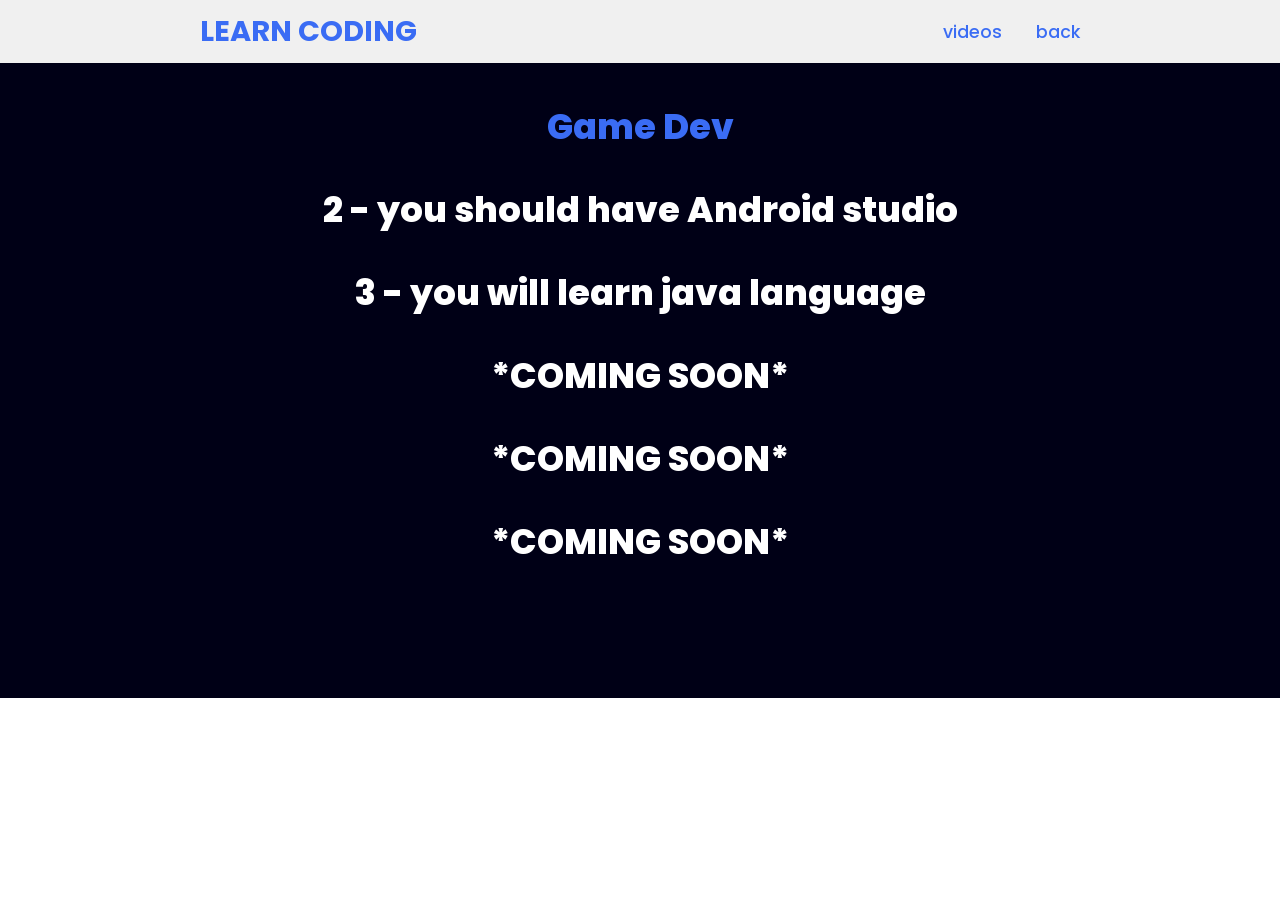
==== Android-Dev.html @ 2bba1afe "^_^" ====
<!DOCTYPE html>
<html lang="en">
  <head>
    <meta charset="UTF-8" />
    <meta http-equiv="X-UA-Compatible" content="IE=edge" />
    <meta name="viewport" content="width=device-width, initial-scale=1.0" />
    <title>Web Dev</title>
    <link rel="stylesheet" href="./Android-style.css" />
    <link rel="icon" href="picture/logo.png" />
  </head>
  <body>
    <header>
      <a href="#" class="logo">LEARN CODING</a>
      <nav class="navigation">
        <a href="#videos">videos</a>
        <a href="./index.html">back</a>
      </nav>
    </header>

    <section class="projects" id="videos">
      <h2 class="title">Game Dev</h2>
      <h3 class="title2">2 - you should have Android studio</h3>
      <h3 class="title2">3 - you will learn java language</h3>
      <h3 class="title2">*COMING SOON*</h3>
      <h3 class="title2">*COMING SOON*</h3>
      <h3 class="title2">*COMING SOON*</h3>
    </section>
  </body>
</html>
---- Android-style.css ----
@import url("https://fonts.googleapis.com/css2?family=Poppins:ital,wght@0,100;0,200;0,300;0,400;0,500;0,600;0,700;0,800;0,900;1,100;1,200;1,300;1,400;1,500;1,600;1,700;1,800;1,900&display=swap");

* {
  font-family: "Poppins", sans-serif;
  margin: 0;
  padding: 0;
  box-sizing: border-box;
  scroll-behavior: smooth;
}

header {
  background-color: #f0f0f0;
  width: 100%;
  position: fixed;
  z-index: 999;
  display: flex;
  justify-content: space-between;
  align-items: center;
  padding: 10px 200px;
}
/* width */
::-webkit-scrollbar {
  width: 10px;
}

/* Track */
::-webkit-scrollbar-track {
  box-shadow: inset 0 0 5px grey;
  border-radius: 10px;
}

/* Handle */
::-webkit-scrollbar-thumb {
  background: #0044ff;
  border-radius: 10px;
}

/* Handle on hover */
::-webkit-scrollbar-thumb:hover {
  background: #0044ff;
}

.logo {
  text-decoration: none;
  color: #3a6cf4;
  text-transform: uppercase;
  font-weight: 700;
  font-size: 1.8em;
}

.navigation a {
  color: #3a6cf4;
  text-decoration: none;
  font-size: 1.1em;
  font-weight: 500;
  padding-left: 30px;
}

.navigation a:hover {
  color: #601cfc;
}

section {
  padding: 100px 200px;
}

.main {
  width: 100%;
  min-height: 100vh;
  display: flex;
  align-items: center;
  background: url(picture/background.jpg) no-repeat;
  background-size: cover;
  background-position: center;
  background-attachment: fixed;
}

.main h2 {
  color: #fff;
  font-size: 1.4em;
  font-weight: 500;
}

.main h2 span {
  display: inline-block;
  margin-top: 10px;
  color: #4e9eff;
  font-size: 3em;
  font-weight: 600;
}

.main h3 {
  color: #fff;
  font-size: 2em;
  font-weight: 700;
  letter-spacing: 1px;
  margin-top: 10px;
  margin-bottom: 30px;
}

.main-btn {
  color: #fff;
  background-color: #3a6cf4;
  text-decoration: none;
  font-size: 1.1em;
  font-weight: 600;
  display: inline-block;
  padding: 0.9375em 2.1875em;
  letter-spacing: 1px;
  border-radius: 15px;
  margin-bottom: 40px;
  transition: 0.7s ease;
}

.main-btn:hover {
  background-color: #0a49f6;
  transform: scale(1.1);
}

.social-icons a {
  color: #fff;
  font-size: 1.7em;
  padding-right: 30px;
}

.title {
  display: flex;
  justify-content: center;
  color: #3a6cf4;
  font-size: 2.2em;
  font-weight: 800;
  margin-bottom: 30px;
}
.title2 {
  display: flex;
  justify-content: center;
  color: #ffffff;
  font-size: 2.2em;
  font-weight: 800;
  margin-bottom: 30px;
}

.content {
  display: flex;
  justify-content: center;
  flex-direction: row;
  flex-wrap: wrap;
}

.card {
  background-color: #fff;
  width: 21.25em;
  box-shadow: 0 5px 25px rgba(1 1 1 / 15%);
  border-radius: 10px;
  padding: 25px;
  margin: 15px;
  transition: 0.7s ease;
}

.card:hover {
  transform: scale(1.1);
}

.card .icon {
  color: #3a6cf4;
  font-size: 8em;
  text-align: center;
}

.info {
  text-align: center;
}

.info h3 {
  color: #3a6cf4;
  font-size: 1.2em;
  font-weight: 700;
  margin: 10px;
}

.projects {
  background-color: #000016;
}

.projects .content {
  margin-top: 30px;
}

.project-card {
  background-color: #fff;
  border: 1px solid #fff;
  min-height: 14em;
  width: 23em;
  overflow: hidden;
  border-radius: 10px;
  margin: 20px;
  transition: 0.7s ease;
}

.project-card:hover {
  transform: scale(1.1);
}

.project-card:hover .project-image {
  opacity: 0.9;
}

.project-image img {
  width: 100%;
}

.project-info {
  padding: 1em;
}

.project-category {
  font-size: 0.8em;
  color: #000;
}

.project-title {
  display: flex;
  justify-content: space-between;
  text-transform: uppercase;
  font-weight: 1000;
  font-size: 0.5cm;
  margin-left: 40%;
}

.more-details {
  text-decoration: none;
  color: #3a6cf4;
}

.more-details:hover {
  color: #601dfc;
}

.contact .icon {
  font-size: 4.5em;
}

.contact .info h3 {
  color: #000;
}

.contact .info p {
  font-size: 1.5em;
}

.footer {
  background-color: #000016;
  color: #fff;
  padding: 2em;
  display: flex;
  justify-content: space-between;
}

.footer-title {
  font-size: 1.3em;
  font-weight: 600;
}

.footer-title span {
  color: #3a6cf4;
}

.footer .social-icons a {
  font-size: 1.3em;
  padding: 0 12px 0 0;
}

@media (max-width: 1023px) {
  header {
    padding: 12px 20px;
  }

  .navigation a {
    padding-left: 10px;
  }

  .title {
    font-size: 1.8em;
  }

  section {
    padding: 80px 20px;
  }

  .main-content h2 {
    font-size: 1em;
  }

  .main-content h3 {
    font-size: 1.6em;
  }

  .content {
    flex-direction: column;
    align-items: center;
  }
}

@media (max-width: 641px) {
  body {
    font-size: 12px;
  }

  .main-content h2 {
    font-size: 0.8em;
  }

  .main-content h3 {
    font-size: 1.4em;
  }
}

@media (max-width: 300px) {
  body {
    font-size: 10px;
  }
}
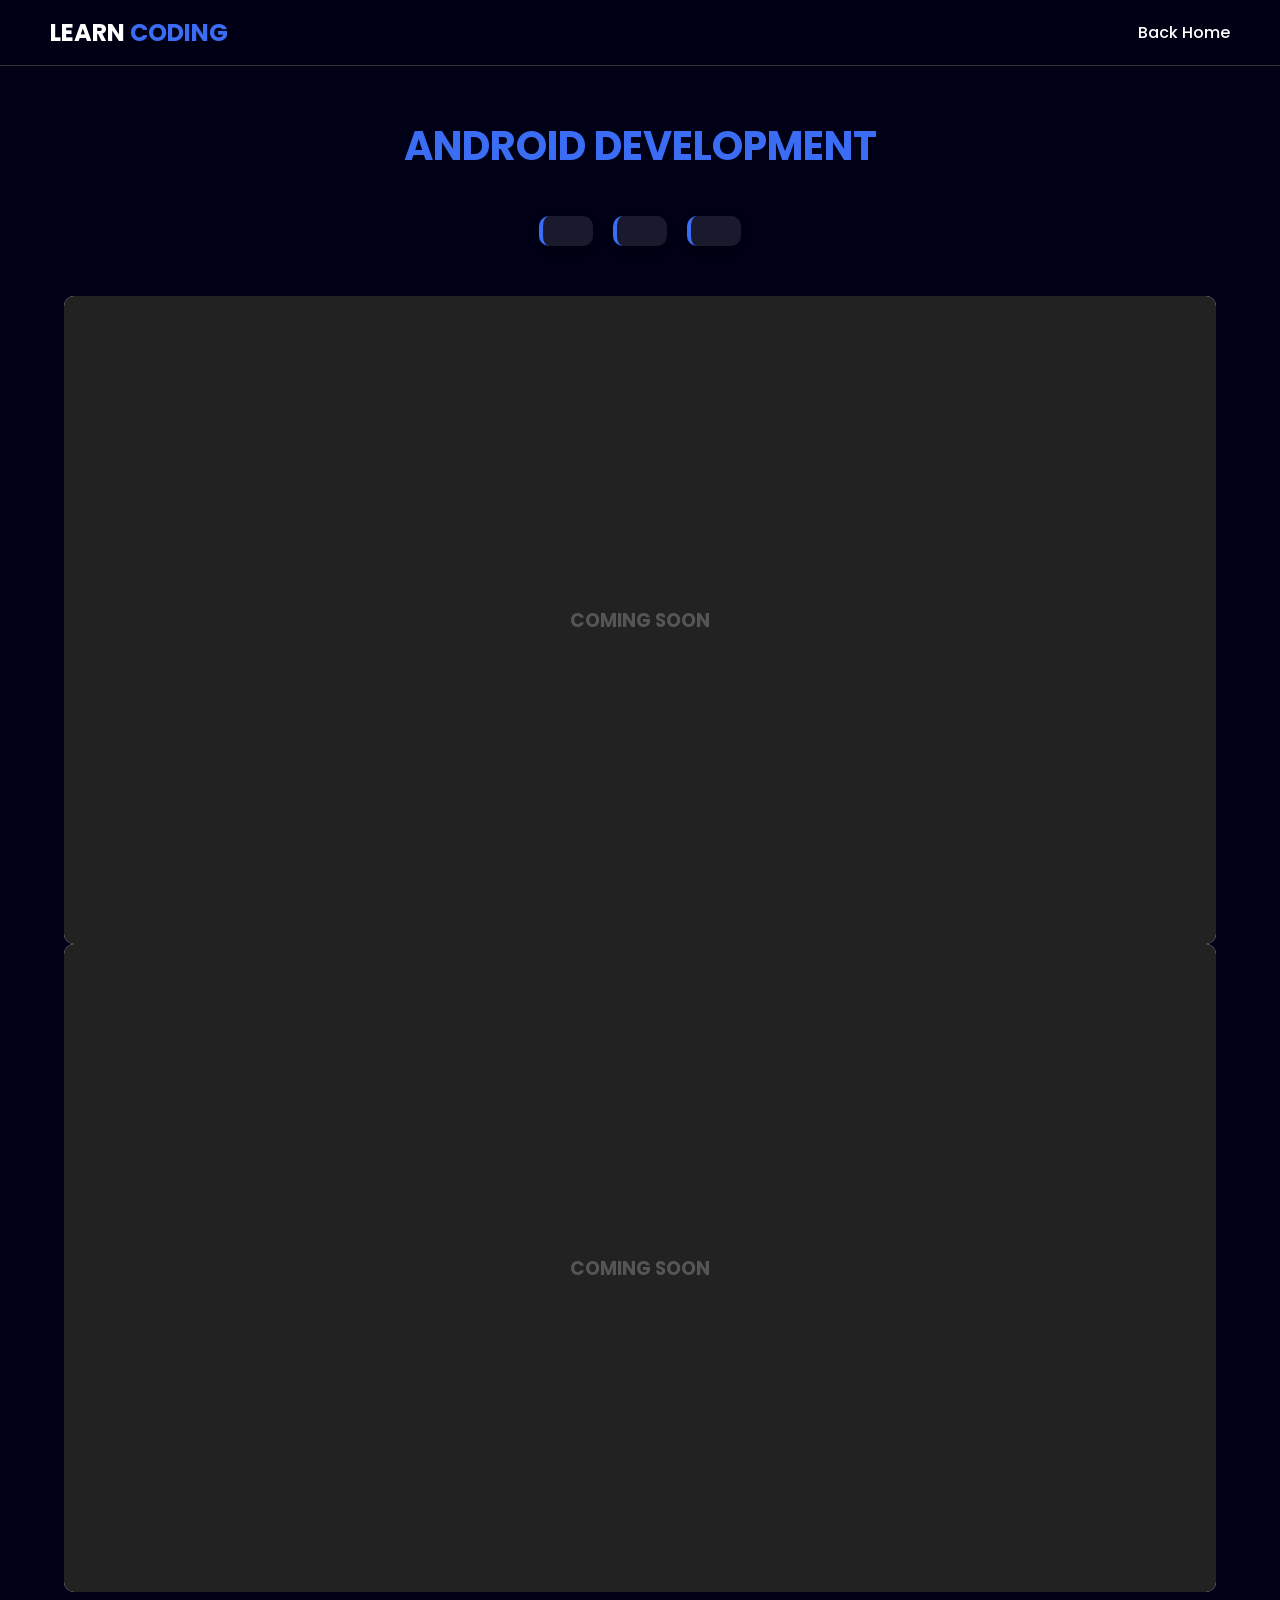
==== commit 9c2020f8: "^_^" ====
--- a/Android-Dev.html
+++ b/Android-Dev.html
@@ -2,28 +2,47 @@
 <html lang="en">
   <head>
     <meta charset="UTF-8" />
-    <meta http-equiv="X-UA-Compatible" content="IE=edge" />
     <meta name="viewport" content="width=device-width, initial-scale=1.0" />
-    <title>Web Dev</title>
-    <link rel="stylesheet" href="./Android-style.css" />
+    <title>Android Development Track</title>
+    <link rel="stylesheet" href="Dev-Style.css" />
     <link rel="icon" href="picture/logo.png" />
+    <script async src="https://pagead2.googlesyndication.com/pagead/js/adsbygoogle.js?client=ca-pub-2654036089977891" crossorigin="anonymous"></script>
   </head>
   <body>
     <header>
-      <a href="#" class="logo">LEARN CODING</a>
+      <a href="#" class="logo">LEARN <span style="color:#3a6cf4">CODING</span></a>
       <nav class="navigation">
-        <a href="#videos">videos</a>
-        <a href="./index.html">back</a>
+        <a href="./index.html">Back Home</a>
       </nav>
     </header>
 
-    <section class="projects" id="videos">
-      <h2 class="title">Game Dev</h2>
-      <h3 class="title2">2 - you should have Android studio</h3>
-      <h3 class="title2">3 - you will learn java language</h3>
-      <h3 class="title2">*COMING SOON*</h3>
-      <h3 class="title2">*COMING SOON*</h3>
-      <h3 class="title2">*COMING SOON*</h3>
+    <section class="projects">
+      <h2 class="title">Android Development</h2>
+      <p class="subtitle"></p>
+
+      <div class="steps-container">
+        <div class="step-item"><h3></h3></div>
+        <div class="step-item"><h3></h3></div>
+        <div class="step-item"><h3></h3></div>
+      </div>
+
+        <div class="project-card">
+           <div class="project-image">
+             <div style="height:100%; display:flex; align-items:center; justify-content:center; background:#222; color:#555;">
+               <h3>COMING SOON</h3>
+             </div>
+           </div>
+        </div>
+
+        <div class="project-card">
+           <div class="project-image">
+             <div style="height:100%; display:flex; align-items:center; justify-content:center; background:#222; color:#555;">
+               <h3>COMING SOON</h3>
+             </div>
+           </div>
+        </div>
+
+      </div>
     </section>
   </body>
-</html>
+</html>
--- a/Dev-Style.css
+++ b/Dev-Style.css
@@ -0,0 +1,65 @@
+/* Unified Style for Inner Pages */
+@import url("https://fonts.googleapis.com/css2?family=Poppins:wght@300;400;600;700;800&display=swap");
+
+:root {
+    --main-color: #3a6cf4;
+    --bg-dark: #000016;
+    --text-color: #ffffff;
+    --card-bg: #1a1a2e;
+}
+
+* { font-family: "Poppins", sans-serif; margin: 0; padding: 0; box-sizing: border-box; }
+body { background-color: var(--bg-dark); color: var(--text-color); }
+
+/* Header */
+header {
+    background-color: rgba(0, 0, 22, 0.95);
+    padding: 15px 50px;
+    display: flex; justify-content: space-between; align-items: center;
+    position: sticky; top: 0; z-index: 100; border-bottom: 1px solid #333;
+}
+.logo { text-decoration: none; color: #fff; font-size: 1.5em; font-weight: 700; }
+.navigation a { color: #fff; text-decoration: none; margin-left: 20px; font-weight: 500; transition: 0.3s; }
+.navigation a:hover { color: var(--main-color); }
+
+/* Main Section */
+section.projects { padding: 50px 5%; text-align: center; }
+.title { color: var(--main-color); font-size: 2.5em; margin-bottom: 10px; text-transform: uppercase; }
+.subtitle { color: #ccc; font-size: 1.2em; margin-bottom: 40px; font-weight: 300; }
+
+/* Steps/Requirements */
+.steps-container {
+    display: flex; justify-content: center; gap: 20px; flex-wrap: wrap; margin-bottom: 50px;
+}
+.step-item {
+    background: var(--card-bg); padding: 15px 25px; border-radius: 10px;
+    border-left: 4px solid var(--main-color); box-shadow: 0 4px 10px rgba(0,0,0,0.3);
+}
+.step-item h3 { font-size: 1em; color: #fff; margin: 0; }
+
+/* Video Grid */
+.content {
+    display: grid;
+    grid-template-columns: repeat(auto-fill, minmax(300px, 1fr));
+    gap: 25px;
+}
+
+.project-card {
+    background-color: #fff; border-radius: 10px; overflow: hidden;
+    transition: 0.3s; position: relative; aspect-ratio: 16/9;
+}
+.project-card:hover { transform: translateY(-5px); box-shadow: 0 10px 20px rgba(58, 108, 244, 0.3); }
+
+.project-image { width: 100%; height: 100%; position: relative; }
+.project-image iframe { width: 100%; height: 100%; pointer-events: auto; }
+
+.video-label {
+    position: absolute; bottom: 0; left: 0; right: 0;
+    background: rgba(0,0,0,0.8); color: #fff; padding: 10px;
+    font-size: 0.9em; font-weight: 600; text-align: left;
+}
+
+/* Scrollbar */
+::-webkit-scrollbar { width: 8px; }
+::-webkit-scrollbar-thumb { background: var(--main-color); border-radius: 4px; }
+::-webkit-scrollbar-track { background: #111; }
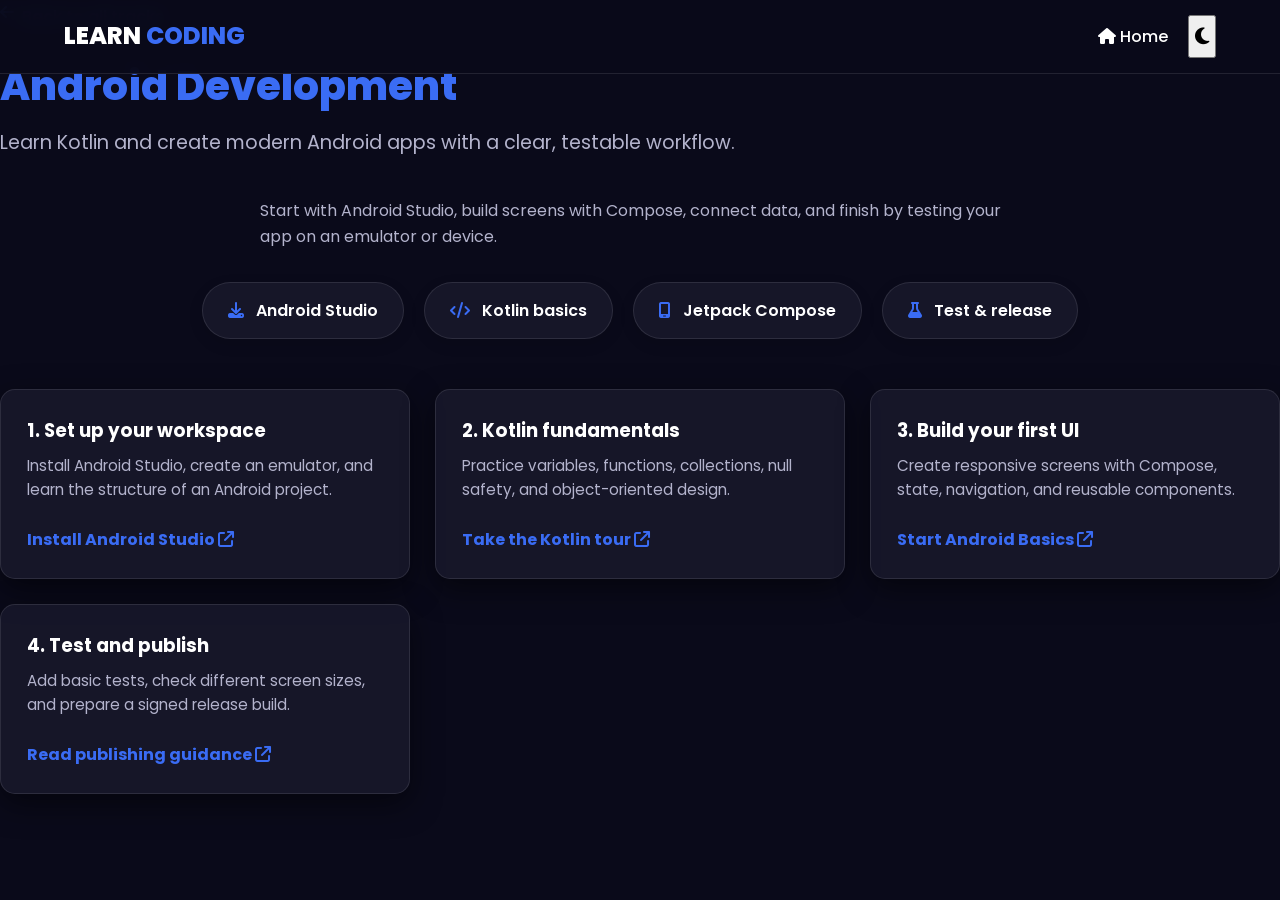
==== commit b46d67cc: "Rebuild learning tracks and unify theme UX" ====
--- a/Android-Dev.html
+++ b/Android-Dev.html
@@ -3,46 +3,38 @@
   <head>
     <meta charset="UTF-8" />
     <meta name="viewport" content="width=device-width, initial-scale=1.0" />
-    <title>Android Development Track</title>
+    <meta name="description" content="A practical Android development track covering Kotlin, Jetpack Compose, and publishing." />
+    <title>Android Development Track | Learn Coding</title>
     <link rel="stylesheet" href="Dev-Style.css" />
+    <link rel="stylesheet" href="https://cdnjs.cloudflare.com/ajax/libs/font-awesome/6.4.0/css/all.min.css" />
     <link rel="icon" href="picture/logo.png" />
-    <script async src="https://pagead2.googlesyndication.com/pagead/js/adsbygoogle.js?client=ca-pub-2654036089977891" crossorigin="anonymous"></script>
   </head>
   <body>
     <header>
-      <a href="#" class="logo">LEARN <span style="color:#3a6cf4">CODING</span></a>
-      <nav class="navigation">
-        <a href="./index.html">Back Home</a>
-      </nav>
+      <a href="./index.html" class="logo">LEARN <span>CODING</span></a>
+      <div class="nav-links">
+        <a href="./index.html" class="nav-btn"><i class="fas fa-home" aria-hidden="true"></i> Home</a>
+        <button class="theme-switch" id="theme-toggle" type="button" aria-label="Switch to light theme" aria-pressed="false"><i class="fas fa-moon" aria-hidden="true"></i></button>
+      </div>
     </header>
-
-    <section class="projects">
-      <h2 class="title">Android Development</h2>
-      <p class="subtitle"></p>
-
-      <div class="steps-container">
-        <div class="step-item"><h3></h3></div>
-        <div class="step-item"><h3></h3></div>
-        <div class="step-item"><h3></h3></div>
+    <main class="projects">
+      <a class="back-link" href="./index.html"><i class="fas fa-arrow-left" aria-hidden="true"></i>&nbsp; Back to all tracks</a>
+      <h1 class="title">Android Development</h1>
+      <p class="subtitle">Learn Kotlin and create modern Android apps with a clear, testable workflow.</p>
+      <p class="track-intro">Start with Android Studio, build screens with Compose, connect data, and finish by testing your app on an emulator or device.</p>
+      <div class="steps-container" aria-label="Learning roadmap">
+        <div class="step-item"><i class="fas fa-download" aria-hidden="true"></i> Android Studio</div>
+        <div class="step-item"><i class="fas fa-code" aria-hidden="true"></i> Kotlin basics</div>
+        <div class="step-item"><i class="fas fa-mobile-screen" aria-hidden="true"></i> Jetpack Compose</div>
+        <div class="step-item"><i class="fas fa-flask" aria-hidden="true"></i> Test &amp; release</div>
       </div>
-
-        <div class="project-card">
-           <div class="project-image">
-             <div style="height:100%; display:flex; align-items:center; justify-content:center; background:#222; color:#555;">
-               <h3>COMING SOON</h3>
-             </div>
-           </div>
-        </div>
-
-        <div class="project-card">
-           <div class="project-image">
-             <div style="height:100%; display:flex; align-items:center; justify-content:center; background:#222; color:#555;">
-               <h3>COMING SOON</h3>
-             </div>
-           </div>
-        </div>
-
-      </div>
-    </section>
+      <section class="content" aria-label="Android development resources">
+        <article class="resource-card"><div><h2>1. Set up your workspace</h2><p>Install Android Studio, create an emulator, and learn the structure of an Android project.</p></div><a class="resource-link" href="https://developer.android.com/studio/install" target="_blank" rel="noopener noreferrer">Install Android Studio <i class="fas fa-arrow-up-right-from-square" aria-hidden="true"></i></a></article>
+        <article class="resource-card"><div><h2>2. Kotlin fundamentals</h2><p>Practice variables, functions, collections, null safety, and object-oriented design.</p></div><a class="resource-link" href="https://kotlinlang.org/docs/kotlin-tour-welcome.html" target="_blank" rel="noopener noreferrer">Take the Kotlin tour <i class="fas fa-arrow-up-right-from-square" aria-hidden="true"></i></a></article>
+        <article class="resource-card"><div><h2>3. Build your first UI</h2><p>Create responsive screens with Compose, state, navigation, and reusable components.</p></div><a class="resource-link" href="https://developer.android.com/courses/android-basics-compose/course" target="_blank" rel="noopener noreferrer">Start Android Basics <i class="fas fa-arrow-up-right-from-square" aria-hidden="true"></i></a></article>
+        <article class="resource-card"><div><h2>4. Test and publish</h2><p>Add basic tests, check different screen sizes, and prepare a signed release build.</p></div><a class="resource-link" href="https://developer.android.com/studio/publish" target="_blank" rel="noopener noreferrer">Read publishing guidance <i class="fas fa-arrow-up-right-from-square" aria-hidden="true"></i></a></article>
+      </section>
+    </main>
+    <script src="track.js"></script>
   </body>
-</html>+</html>
--- a/Dev-Style.css
+++ b/Dev-Style.css
@@ -1,65 +1,73 @@
-/* Unified Style for Inner Pages */
 @import url("https://fonts.googleapis.com/css2?family=Poppins:wght@300;400;600;700;800&display=swap");
 
 :root {
-    --main-color: #3a6cf4;
-    --bg-dark: #000016;
-    --text-color: #ffffff;
-    --card-bg: #1a1a2e;
+    --bg-primary: #0a0a1a;
+    --card-bg: rgba(30, 30, 50, 0.6);
+    --text-primary: #ffffff;
+    --text-secondary: #b3b3cc;
+    --accent-color: #3a6cf4;
+    --border-color: rgba(255, 255, 255, 0.1);
+    --shadow: 0 10px 30px rgba(0, 0, 0, 0.5);
 }
+body.light-mode {
+    --bg-primary: #f0f2f5;
+    --card-bg: #ffffff;
+    --text-primary: #1a1a2e;
+    --text-secondary: #555;
+    --accent-color: #2563eb;
+    --border-color: rgba(0, 0, 0, 0.1);
+    --shadow: 0 10px 30px rgba(0, 0, 0, 0.1);
+}
+* { margin: 0; padding: 0; box-sizing: border-box; font-family: "Poppins", sans-serif; }
+body { background-color: var(--bg-primary); color: var(--text-primary); transition: 0.4s; overflow-x: hidden; line-height: 1.6; }
+.reading-progress { position: fixed; inset: 0 0 auto; height: 4px; z-index: 2000; transform-origin: left; transform: scaleX(0); background: linear-gradient(90deg, var(--accent-color), #8b5cf6); }
 
-* { font-family: "Poppins", sans-serif; margin: 0; padding: 0; box-sizing: border-box; }
-body { background-color: var(--bg-dark); color: var(--text-color); }
+header {
+    background: rgba(10, 10, 26, 0.95); backdrop-filter: blur(10px);
+    padding: 15px 5%; width: 100%; position: fixed; top: 0; z-index: 100;
+    display: flex; justify-content: space-between; align-items: center; border-bottom: 1px solid var(--border-color);
+}
+body.light-mode header { background: rgba(255, 255, 255, 0.95); }
 
-/* Header */
-header {
-    background-color: rgba(0, 0, 22, 0.95);
-    padding: 15px 50px;
-    display: flex; justify-content: space-between; align-items: center;
-    position: sticky; top: 0; z-index: 100; border-bottom: 1px solid #333;
+.logo { text-decoration: none; color: var(--text-primary); font-size: 1.5em; font-weight: 800; }
+.logo span { color: var(--accent-color); }
+.nav-links { display: flex; gap: 20px; align-items: center; }
+.nav-btn { color: var(--text-primary); text-decoration: none; font-weight: 500; transition: 0.3s; }
+.nav-btn:hover { color: var(--accent-color); }
+.theme-switch { cursor: pointer; font-size: 1.2em; padding: 5px; }
+
+section.projects { padding: 120px 5% 50px; text-align: center; min-height: 100vh; }
+.title { color: var(--accent-color); font-size: 2.5em; font-weight: 800; margin-bottom: 10px; }
+.subtitle { color: var(--text-secondary); font-size: 1.2em; margin-bottom: 40px; }
+.track-intro { max-width: 760px; margin: 0 auto 2rem; color: var(--text-secondary); }
+
+.steps-container { display: flex; justify-content: center; gap: 20px; flex-wrap: wrap; margin-bottom: 50px; }
+.step-item {
+    background: var(--card-bg); padding: 15px 25px; border-radius: 50px;
+    border: 1px solid var(--border-color); color: var(--text-primary); font-weight: 600;
+    box-shadow: 0 5px 15px rgba(0,0,0,0.1);
 }
-.logo { text-decoration: none; color: #fff; font-size: 1.5em; font-weight: 700; }
-.navigation a { color: #fff; text-decoration: none; margin-left: 20px; font-weight: 500; transition: 0.3s; }
-.navigation a:hover { color: var(--main-color); }
+.step-item i { color: var(--accent-color); margin-right: 8px; }
+.step-item { min-width: 180px; }
 
-/* Main Section */
-section.projects { padding: 50px 5%; text-align: center; }
-.title { color: var(--main-color); font-size: 2.5em; margin-bottom: 10px; text-transform: uppercase; }
-.subtitle { color: #ccc; font-size: 1.2em; margin-bottom: 40px; font-weight: 300; }
-
-/* Steps/Requirements */
-.steps-container {
-    display: flex; justify-content: center; gap: 20px; flex-wrap: wrap; margin-bottom: 50px;
+.content { display: grid; grid-template-columns: repeat(auto-fill, minmax(320px, 1fr)); gap: 25px; }
+.project-card {
+    background-color: #000; border-radius: 15px; overflow: hidden;
+    position: relative; padding-bottom: 56.25%; height: 0;
+    box-shadow: var(--shadow); border: 1px solid var(--border-color);
 }
-.step-item {
-    background: var(--card-bg); padding: 15px 25px; border-radius: 10px;
-    border-left: 4px solid var(--main-color); box-shadow: 0 4px 10px rgba(0,0,0,0.3);
+.project-image iframe { position: absolute; top: 0; left: 0; width: 100%; height: 100%; }
+.video-label {
+    position: absolute; bottom: 0; width: 100%; background: rgba(0,0,0,0.8);
+    color: #fff; padding: 10px 15px; font-size: 0.9em; text-align: left;
 }
-.step-item h3 { font-size: 1em; color: #fff; margin: 0; }
-
-/* Video Grid */
-.content {
-    display: grid;
-    grid-template-columns: repeat(auto-fill, minmax(300px, 1fr));
-    gap: 25px;
-}
-
-.project-card {
-    background-color: #fff; border-radius: 10px; overflow: hidden;
-    transition: 0.3s; position: relative; aspect-ratio: 16/9;
-}
-.project-card:hover { transform: translateY(-5px); box-shadow: 0 10px 20px rgba(58, 108, 244, 0.3); }
-
-.project-image { width: 100%; height: 100%; position: relative; }
-.project-image iframe { width: 100%; height: 100%; pointer-events: auto; }
-
-.video-label {
-    position: absolute; bottom: 0; left: 0; right: 0;
-    background: rgba(0,0,0,0.8); color: #fff; padding: 10px;
-    font-size: 0.9em; font-weight: 600; text-align: left;
-}
-
-/* Scrollbar */
-::-webkit-scrollbar { width: 8px; }
-::-webkit-scrollbar-thumb { background: var(--main-color); border-radius: 4px; }
-::-webkit-scrollbar-track { background: #111; }+.resource-card { min-height: 190px; padding: 26px; text-align: left; display: flex; flex-direction: column; justify-content: space-between; background: var(--card-bg); border: 1px solid var(--border-color); border-radius: 15px; box-shadow: var(--shadow); transition: transform .25s, border-color .25s; }
+.resource-card:hover { transform: translateY(-6px); border-color: var(--accent-color); }
+.resource-card h2 { color: var(--text-primary); margin-bottom: 8px; font-size: 1.15rem; }
+.resource-card p { color: var(--text-secondary); font-size: .95rem; }
+.resource-link { color: var(--accent-color); font-weight: 700; text-decoration: none; margin-top: 18px; }
+.resource-link:hover { text-decoration: underline; }
+.back-link { display: inline-flex; color: var(--accent-color); text-decoration: none; font-weight: 600; margin-bottom: 1.5rem; }
+button:focus-visible, a:focus-visible { outline: 3px solid #8bb5ff; outline-offset: 4px; }
+@media (max-width: 768px) { header { padding: 15px; } .title { font-size: 2em; } .project-card { width: 100%; } .steps-container { gap: 10px; } .step-item { width: 100%; } }
+@media (prefers-reduced-motion: reduce) { *, *::before, *::after { animation-duration: .01ms !important; transition-duration: .01ms !important; scroll-behavior: auto !important; } }
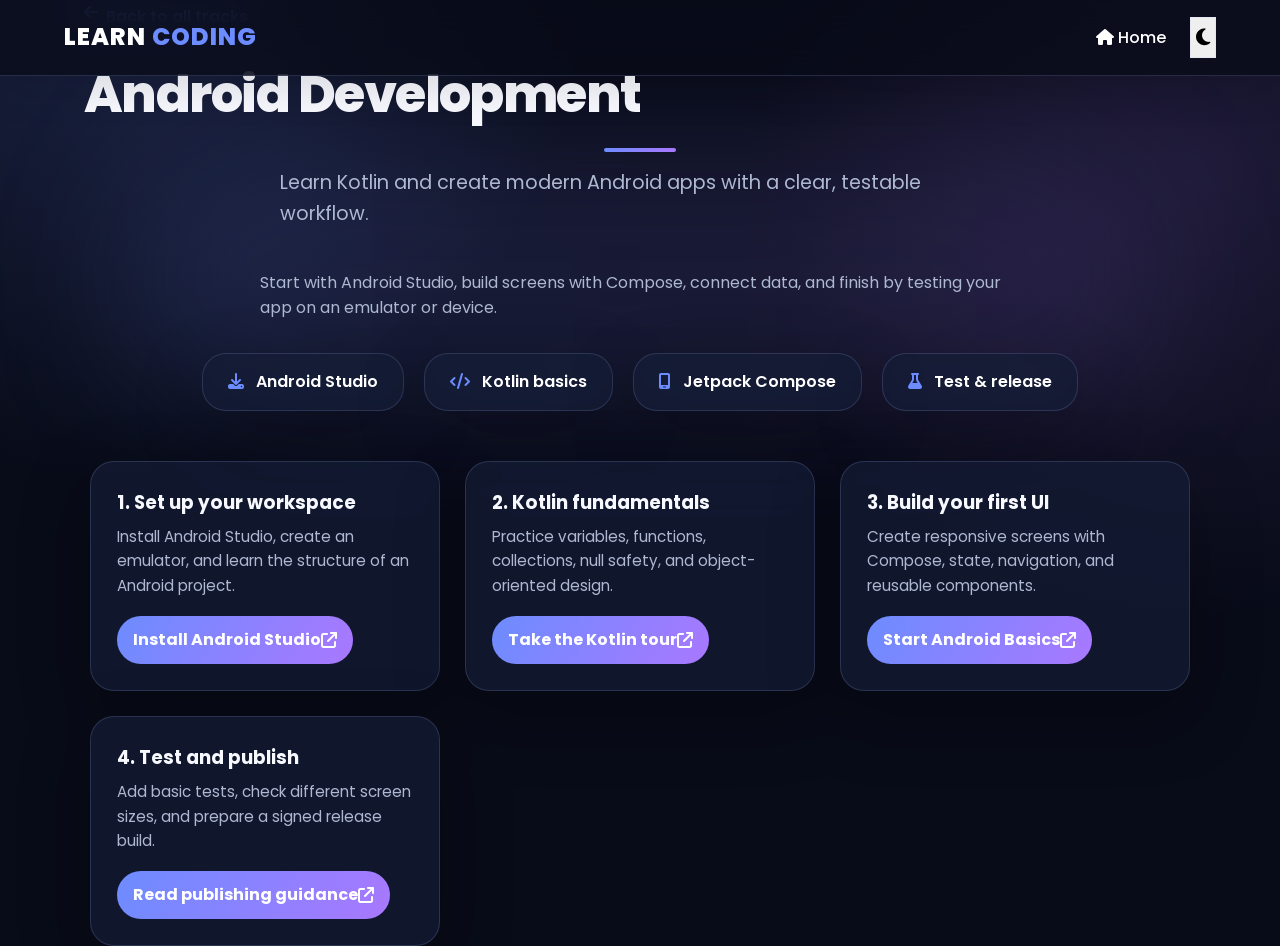
==== commit 10110823: "Unify Learn Coding page design and track layouts" ====
--- a/Android-Dev.html
+++ b/Android-Dev.html
@@ -6,10 +6,11 @@
     <meta name="description" content="A practical Android development track covering Kotlin, Jetpack Compose, and publishing." />
     <title>Android Development Track | Learn Coding</title>
     <link rel="stylesheet" href="Dev-Style.css" />
+    <link rel="stylesheet" href="learn-theme.css" />
     <link rel="stylesheet" href="https://cdnjs.cloudflare.com/ajax/libs/font-awesome/6.4.0/css/all.min.css" />
     <link rel="icon" href="picture/logo.png" />
   </head>
-  <body>
+  <body class="track-page">
     <header>
       <a href="./index.html" class="logo">LEARN <span>CODING</span></a>
       <div class="nav-links">
--- a/Dev-Style.css
+++ b/Dev-Style.css
@@ -71,3 +71,11 @@
 button:focus-visible, a:focus-visible { outline: 3px solid #8bb5ff; outline-offset: 4px; }
 @media (max-width: 768px) { header { padding: 15px; } .title { font-size: 2em; } .project-card { width: 100%; } .steps-container { gap: 10px; } .step-item { width: 100%; } }
 @media (prefers-reduced-motion: reduce) { *, *::before, *::after { animation-duration: .01ms !important; transition-duration: .01ms !important; scroll-behavior: auto !important; } }
+
+/* Refined track surfaces */
+body { background-image: radial-gradient(circle at 8% 10%, rgba(58,108,244,.18), transparent 24rem), radial-gradient(circle at 92% 38%, rgba(139,92,246,.14), transparent 28rem); }
+header { box-shadow: 0 12px 35px rgba(0,0,0,.14); }
+.projects { animation: trackEnter .8s cubic-bezier(.16,1,.3,1) both; }
+.step-item, .resource-card, .project-card { backdrop-filter: blur(14px); }
+.resource-card, .project-card { box-shadow: 0 18px 45px rgba(0,0,0,.17); }
+@keyframes trackEnter { from { opacity: 0; transform: translateY(16px); } to { opacity: 1; transform: translateY(0); } }
--- a/learn-theme.css
+++ b/learn-theme.css
@@ -0,0 +1,121 @@
+/* Learn Coding design system: shared by the home page and every learning track. */
+:root {
+  --learn-bg: #080b18;
+  --learn-surface: rgba(20, 27, 52, .78);
+  --learn-surface-strong: #151d38;
+  --learn-text: #f7f9ff;
+  --learn-muted: #aeb8d1;
+  --learn-accent: #6d8cff;
+  --learn-accent-2: #a978ff;
+  --learn-border: rgba(173, 190, 255, .17);
+  --learn-shadow: 0 24px 70px rgba(0, 0, 0, .28);
+  --learn-radius: 24px;
+}
+
+body.light-mode {
+  --learn-bg: #f4f7ff;
+  --learn-surface: rgba(255, 255, 255, .84);
+  --learn-surface-strong: #ffffff;
+  --learn-text: #17203a;
+  --learn-muted: #5e6a84;
+  --learn-accent: #315edc;
+  --learn-accent-2: #7542cf;
+  --learn-border: rgba(45, 70, 130, .14);
+  --learn-shadow: 0 24px 70px rgba(36, 57, 110, .14);
+}
+
+body.home-page, body.track-page {
+  background-color: var(--learn-bg);
+  background-image: radial-gradient(circle at 8% 0%, rgba(109, 140, 255, .18), transparent 30rem), radial-gradient(circle at 94% 18%, rgba(169, 120, 255, .14), transparent 28rem);
+  color: var(--learn-text);
+}
+
+body.home-page header, body.track-page header {
+  min-height: 76px;
+  padding: 12px clamp(1rem, 5vw, 5rem);
+  background: color-mix(in srgb, var(--learn-bg) 76%, transparent);
+  border-bottom: 1px solid var(--learn-border);
+  box-shadow: 0 14px 40px rgba(0, 0, 0, .12);
+  backdrop-filter: blur(18px);
+}
+
+body.home-page .logo, body.track-page .logo { letter-spacing: .04em; }
+body.home-page .highlight, body.track-page .logo span { color: var(--learn-accent); }
+body.home-page .navigation, body.track-page .nav-links { gap: clamp(.75rem, 2vw, 1.5rem); }
+body.home-page .navigation a, body.track-page .nav-btn { transition: color .25s, transform .25s; }
+body.home-page .navigation a:hover, body.track-page .nav-btn:hover { color: var(--learn-accent); transform: translateY(-2px); }
+body.home-page .theme-switch, body.track-page .theme-switch { border: 1px solid var(--learn-border); }
+body.home-page .theme-switch:hover, body.track-page .theme-switch:hover { background: var(--learn-surface); }
+
+body.home-page .main, body.track-page .projects {
+  position: relative;
+  isolation: isolate;
+}
+
+body.home-page .main::after, body.track-page .projects::after {
+  content: '';
+  position: absolute;
+  inset: 14% 8% auto;
+  height: 18rem;
+  z-index: -1;
+  border-radius: 999px;
+  background: linear-gradient(90deg, rgba(109, 140, 255, .14), rgba(169, 120, 255, .12));
+  filter: blur(70px);
+  pointer-events: none;
+}
+
+body.home-page .main-btn, body.home-page .overlay-btn, body.track-page .resource-link {
+  background-image: linear-gradient(120deg, var(--learn-accent), var(--learn-accent-2));
+}
+
+body.home-page .card, body.home-page .project-card, body.home-page .contact-box,
+body.track-page .step-item, body.track-page .resource-card, body.track-page .project-card {
+  background: var(--learn-surface);
+  border: 1px solid var(--learn-border);
+  box-shadow: var(--learn-shadow);
+  backdrop-filter: blur(18px);
+}
+
+body.home-page .card, body.home-page .project-card, body.home-page .contact-box,
+body.track-page .step-item, body.track-page .resource-card, body.track-page .project-card {
+  border-radius: var(--learn-radius);
+}
+
+body.home-page .card:hover, body.home-page .project-card:hover, body.home-page .contact-box:hover,
+body.track-page .step-item:hover, body.track-page .resource-card:hover, body.track-page .project-card:hover {
+  border-color: color-mix(in srgb, var(--learn-accent) 70%, transparent);
+  box-shadow: 0 30px 80px rgba(0, 0, 0, .32);
+}
+
+body.track-page .projects { max-width: 1240px; margin: 0 auto; padding-inline: clamp(1rem, 5vw, 5rem); }
+body.track-page .title { color: var(--learn-text); font-size: clamp(2rem, 4vw, 3.25rem); letter-spacing: -.03em; }
+body.track-page .title::after { content: ''; display: block; width: 72px; height: 4px; margin: .8rem auto 1rem; border-radius: 99px; background: linear-gradient(90deg, var(--learn-accent), var(--learn-accent-2)); }
+body.track-page .subtitle { max-width: 720px; margin-inline: auto; color: var(--learn-muted); }
+body.track-page .track-intro { max-width: 760px; margin-inline: auto; color: var(--learn-muted); }
+body.track-page .steps-container { max-width: 1050px; margin-inline: auto; }
+body.track-page .step-item { transition: transform .25s, border-color .25s, box-shadow .25s; }
+body.track-page .step-item:hover { transform: translateY(-4px); }
+body.track-page .step-item i { color: var(--learn-accent); }
+body.track-page .content { max-width: 1100px; margin-inline: auto; }
+body.track-page .resource-card { min-height: 220px; transition: transform .3s, border-color .3s, box-shadow .3s; }
+body.track-page .resource-card h2, body.track-page .resource-card p { color: var(--learn-text); }
+body.track-page .resource-card p { color: var(--learn-muted); }
+body.track-page .resource-link { display: inline-flex; align-items: center; justify-content: center; width: fit-content; padding: .7rem 1rem; border-radius: 999px; color: #fff; transition: transform .25s, filter .25s; }
+body.track-page .resource-link:hover { filter: brightness(1.12); transform: translateY(-2px); text-decoration: none; }
+body.track-page .back-link { color: var(--learn-accent); }
+
+body.home-page .main-content, body.track-page .projects { animation: learnReveal .75s cubic-bezier(.16, 1, .3, 1) both; }
+body.home-page .card, body.home-page .project-card, body.track-page .step-item, body.track-page .resource-card { animation: learnReveal .7s cubic-bezier(.16, 1, .3, 1) both; }
+body.home-page .card:nth-child(2), body.home-page .project-card:nth-child(2), body.track-page .step-item:nth-child(2), body.track-page .resource-card:nth-child(2) { animation-delay: .08s; }
+body.home-page .card:nth-child(3), body.home-page .project-card:nth-child(3), body.track-page .step-item:nth-child(3), body.track-page .resource-card:nth-child(3) { animation-delay: .16s; }
+body.home-page .card:nth-child(4), body.home-page .project-card:nth-child(4), body.track-page .step-item:nth-child(4), body.track-page .resource-card:nth-child(4) { animation-delay: .24s; }
+
+@keyframes learnReveal { from { opacity: 0; transform: translateY(18px); } to { opacity: 1; transform: translateY(0); } }
+@media (max-width: 768px) {
+  body.home-page header, body.track-page header { min-height: 68px; }
+  body.track-page .projects { padding-top: 105px; }
+  body.track-page .resource-card { min-height: 0; }
+}
+@media (prefers-reduced-motion: reduce) {
+  body.home-page *, body.track-page * { animation-duration: .01ms !important; transition-duration: .01ms !important; scroll-behavior: auto !important; }
+}
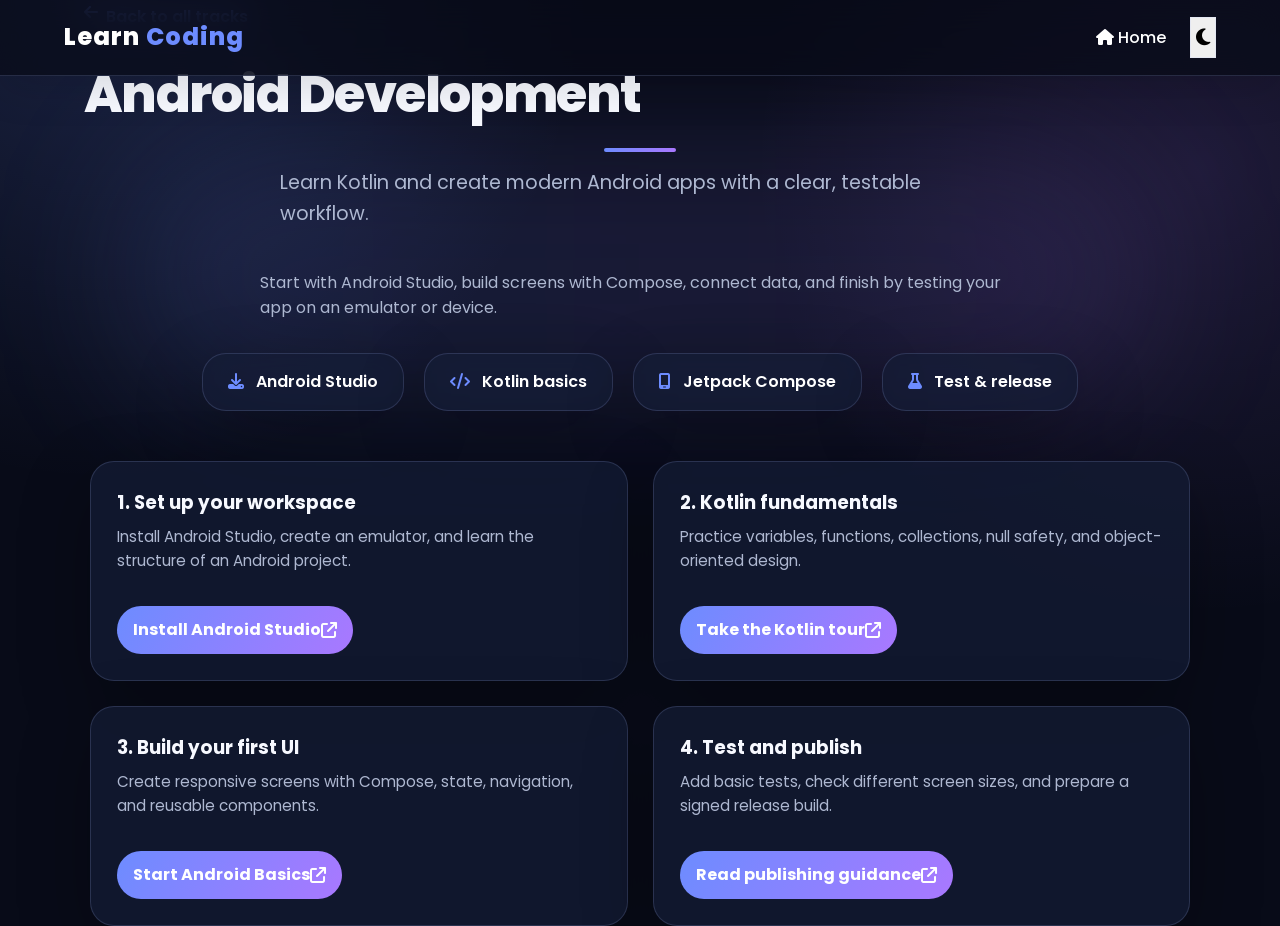
==== commit d0ea8811: "Fix Learn Coding visual consistency" ====
--- a/Android-Dev.html
+++ b/Android-Dev.html
@@ -12,7 +12,7 @@
   </head>
   <body class="track-page">
     <header>
-      <a href="./index.html" class="logo">LEARN <span>CODING</span></a>
+      <a href="./index.html" class="logo">Learn <span>Coding</span></a>
       <div class="nav-links">
         <a href="./index.html" class="nav-btn"><i class="fas fa-home" aria-hidden="true"></i> Home</a>
         <button class="theme-switch" id="theme-toggle" type="button" aria-label="Switch to light theme" aria-pressed="false"><i class="fas fa-moon" aria-hidden="true"></i></button>
--- a/learn-theme.css
+++ b/learn-theme.css
@@ -96,7 +96,7 @@
 body.track-page .step-item { transition: transform .25s, border-color .25s, box-shadow .25s; }
 body.track-page .step-item:hover { transform: translateY(-4px); }
 body.track-page .step-item i { color: var(--learn-accent); }
-body.track-page .content { max-width: 1100px; margin-inline: auto; }
+body.track-page .content { max-width: 1100px; margin-inline: auto; grid-template-columns: repeat(2, minmax(0, 1fr)); }
 body.track-page .resource-card { min-height: 220px; transition: transform .3s, border-color .3s, box-shadow .3s; }
 body.track-page .resource-card h2, body.track-page .resource-card p { color: var(--learn-text); }
 body.track-page .resource-card p { color: var(--learn-muted); }
@@ -115,6 +115,7 @@
   body.home-page header, body.track-page header { min-height: 68px; }
   body.track-page .projects { padding-top: 105px; }
   body.track-page .resource-card { min-height: 0; }
+  body.track-page .content { grid-template-columns: 1fr; }
 }
 @media (prefers-reduced-motion: reduce) {
   body.home-page *, body.track-page * { animation-duration: .01ms !important; transition-duration: .01ms !important; scroll-behavior: auto !important; }
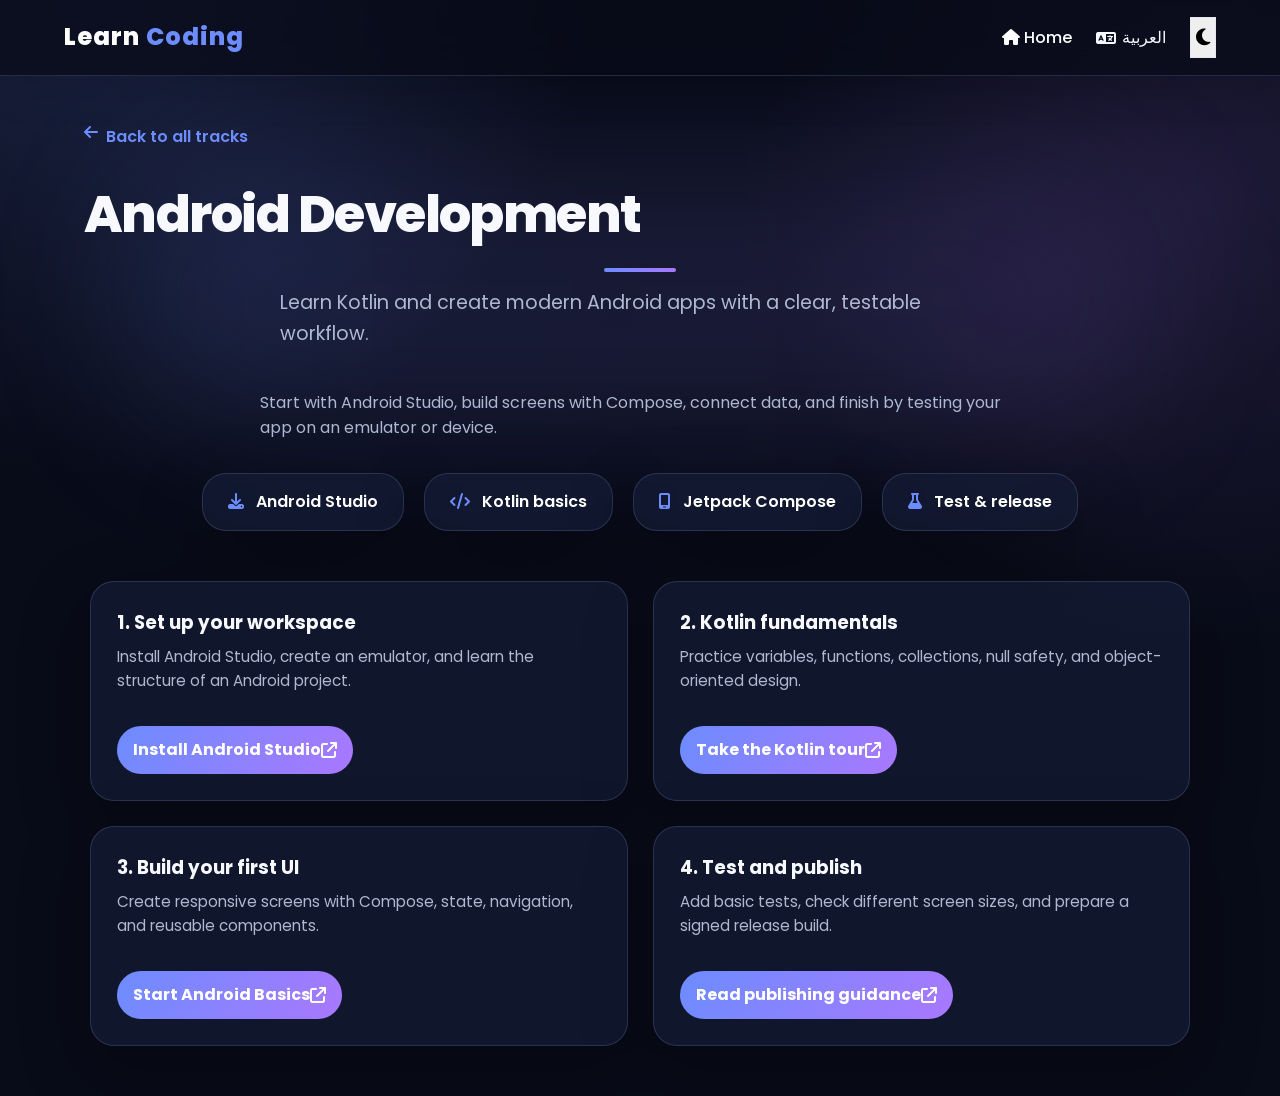
==== commit 02b56471: "Rebuild track pages with Arabic localization" ====
--- a/Android-Dev.html
+++ b/Android-Dev.html
@@ -10,7 +10,7 @@
     <link rel="stylesheet" href="https://cdnjs.cloudflare.com/ajax/libs/font-awesome/6.4.0/css/all.min.css" />
     <link rel="icon" href="picture/logo.png" />
   </head>
-  <body class="track-page">
+  <body class="track-page" data-track="android">
     <header>
       <a href="./index.html" class="logo">Learn <span>Coding</span></a>
       <div class="nav-links">
--- a/learn-theme.css
+++ b/learn-theme.css
@@ -87,7 +87,7 @@
   box-shadow: 0 30px 80px rgba(0, 0, 0, .32);
 }
 
-body.track-page .projects { max-width: 1240px; margin: 0 auto; padding-inline: clamp(1rem, 5vw, 5rem); }
+body.track-page .projects { max-width: 1240px; min-height: 100vh; margin: 0 auto; padding: 120px clamp(1rem, 5vw, 5rem) 50px; }
 body.track-page .title { color: var(--learn-text); font-size: clamp(2rem, 4vw, 3.25rem); letter-spacing: -.03em; }
 body.track-page .title::after { content: ''; display: block; width: 72px; height: 4px; margin: .8rem auto 1rem; border-radius: 99px; background: linear-gradient(90deg, var(--learn-accent), var(--learn-accent-2)); }
 body.track-page .subtitle { max-width: 720px; margin-inline: auto; color: var(--learn-muted); }
@@ -103,6 +103,11 @@
 body.track-page .resource-link { display: inline-flex; align-items: center; justify-content: center; width: fit-content; padding: .7rem 1rem; border-radius: 999px; color: #fff; transition: transform .25s, filter .25s; }
 body.track-page .resource-link:hover { filter: brightness(1.12); transform: translateY(-2px); text-decoration: none; }
 body.track-page .back-link { color: var(--learn-accent); }
+body.track-page .track-language { display: inline-flex; align-items: center; gap: .35rem; color: var(--learn-text); text-decoration: none; }
+body.track-page .track-language:hover { color: var(--learn-accent); }
+body.track-page[dir="rtl"] .resource-card { text-align: right; }
+body.track-page[dir="rtl"] .resource-link { align-self: flex-start; }
+body.track-page[dir="rtl"] .step-item i { margin-left: .5rem; margin-right: 0; }
 
 body.home-page .main-content, body.track-page .projects { animation: learnReveal .75s cubic-bezier(.16, 1, .3, 1) both; }
 body.home-page .card, body.home-page .project-card, body.track-page .step-item, body.track-page .resource-card { animation: learnReveal .7s cubic-bezier(.16, 1, .3, 1) both; }
